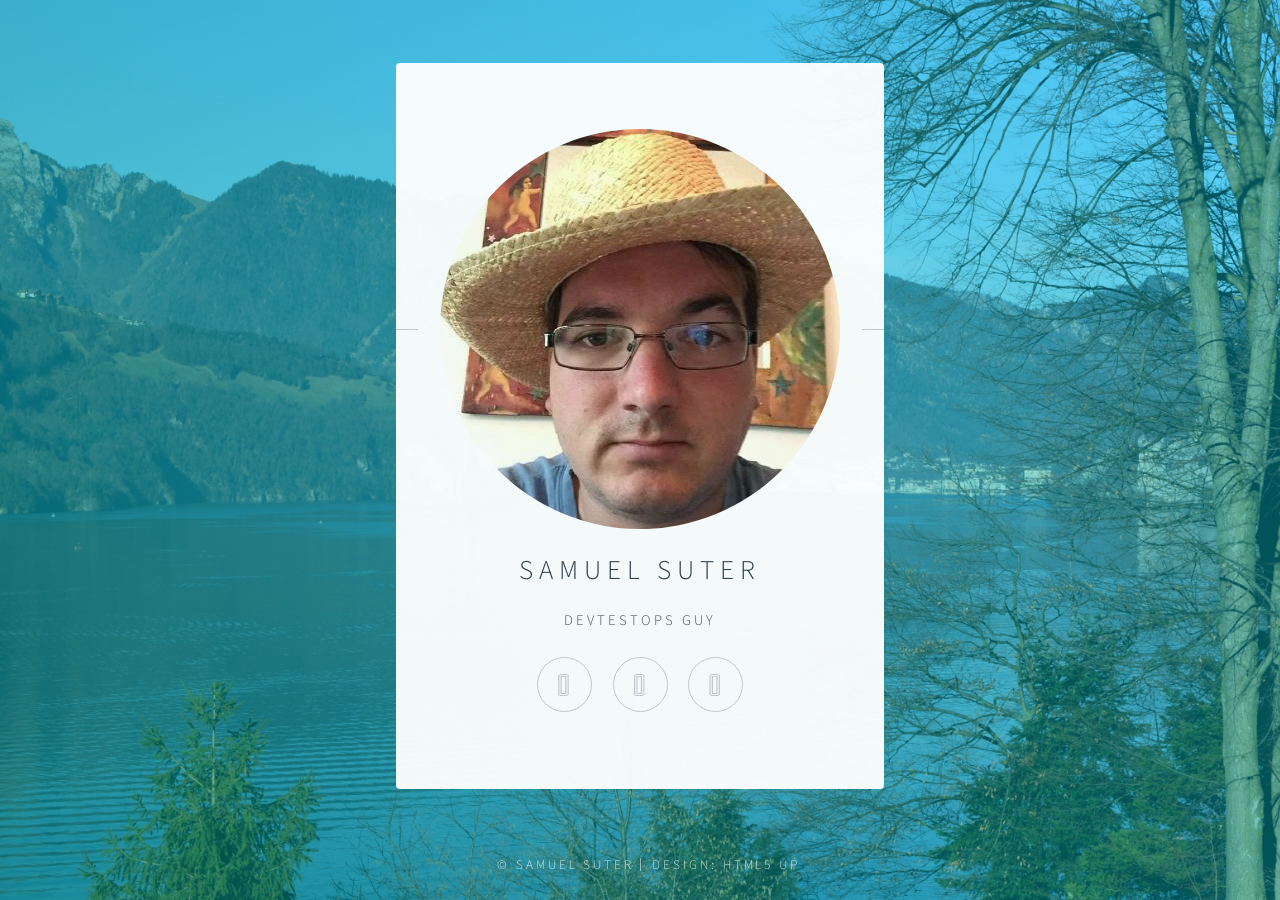
==== index.html @ 5bf4c162 "Initial" ====
<!DOCTYPE HTML>
<!--
	Identity by HTML5 UP
	html5up.net | @ajlkn
	Free for personal and commercial use under the CCA 3.0 license (html5up.net/license)
-->
<html>
	<head>
		<title>Samuel Suter - moensch - DevOps Guy</title>
		<meta charset="utf-8" />
		<meta name="viewport" content="width=device-width, initial-scale=1" />
		<!--[if lte IE 8]><script src="assets/js/html5shiv.js"></script><![endif]-->
		<link rel="stylesheet" href="assets/css/main.css" />
		<!--[if lte IE 9]><link rel="stylesheet" href="assets/css/ie9.css" /><![endif]-->
		<!--[if lte IE 8]><link rel="stylesheet" href="assets/css/ie8.css" /><![endif]-->
		<noscript><link rel="stylesheet" href="assets/css/noscript.css" /></noscript>
	</head>
	<body class="is-loading">

		<!-- Wrapper -->
			<div id="wrapper">

				<!-- Main -->
					<section id="main">
						<header>
							<span class="avatar"><img src="images/avatar.jpg" alt="" /></span>
							<h1>Samuel Suter</h1>
							<p>DevTestOps Guy</p>
						</header>
						
						<footer>
							<ul class="icons">
								<li><a href="https://twitter.com/moensch" class="fa-twitter">Twitter</a></li>
								<li><a href="https://linkedin.com/in/ssuter" class="fa-linkedin">LinkedIn</a></li>
								<li><a href="https://github.com/moensch" class="fa-github">GitHub</a></li>
							</ul>
						</footer>
					</section>

				<!-- Footer -->
					<footer id="footer">
						<ul class="copyright">
							<li>&copy; Samuel Suter</li><li>Design: <a href="http://html5up.net">HTML5 UP</a></li>
						</ul>
					</footer>

			</div>

		<!-- Scripts -->
			<!--[if lte IE 8]><script src="assets/js/respond.min.js"></script><![endif]-->
			<script>
				if ('addEventListener' in window) {
					window.addEventListener('load', function() { document.body.className = document.body.className.replace(/\bis-loading\b/, ''); });
					document.body.className += (navigator.userAgent.match(/(MSIE|rv:11\.0)/) ? ' is-ie' : '');
				}
			</script>

	</body>
</html>
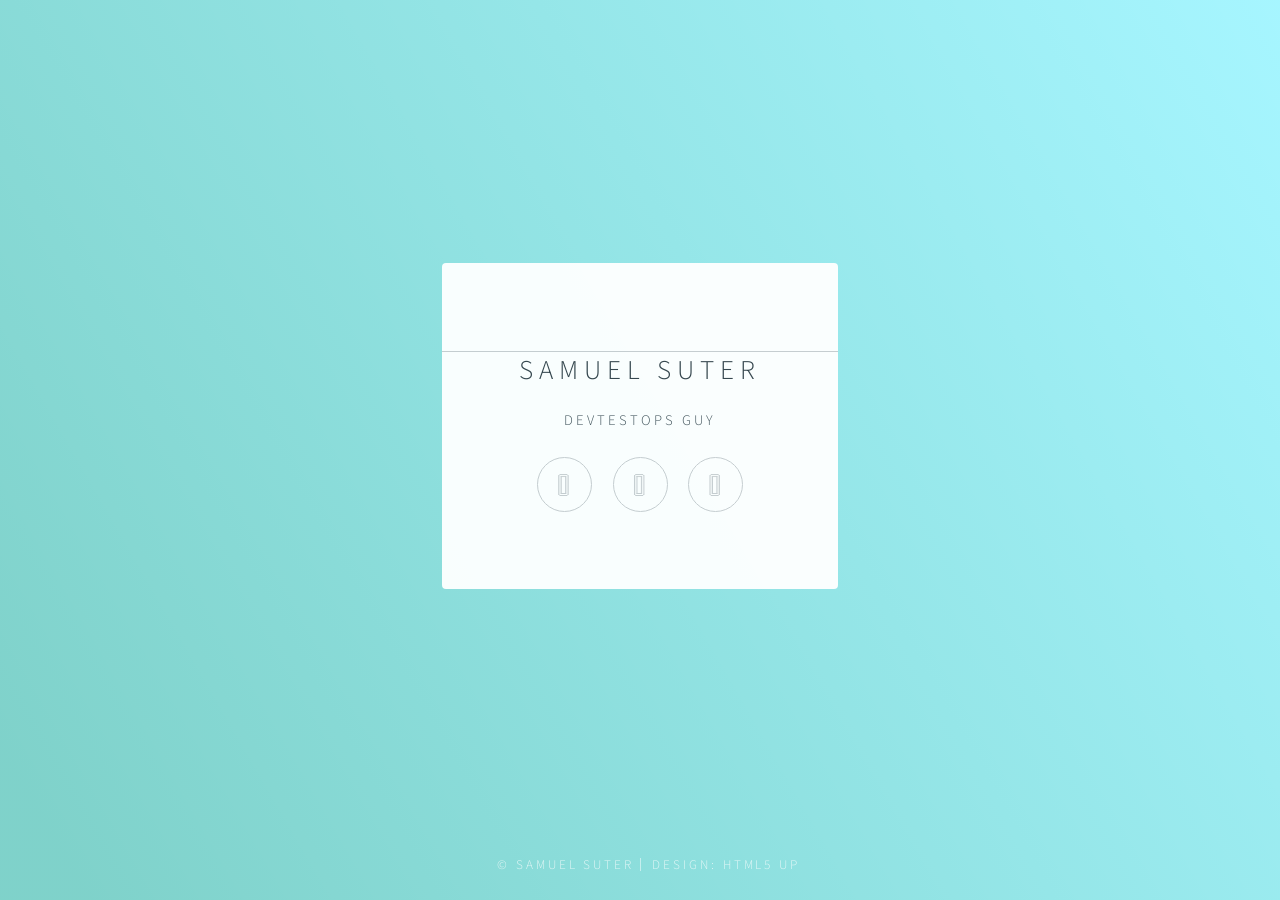
==== commit c2f86024: "removing images" ====
--- a/index.html
+++ b/index.html
@@ -23,7 +23,7 @@
 				<!-- Main -->
 					<section id="main">
 						<header>
-							<span class="avatar"><img src="images/avatar.jpg" alt="" /></span>
+							<span class="avatar"></span>
 							<h1>Samuel Suter</h1>
 							<p>DevTestOps Guy</p>
 						</header>
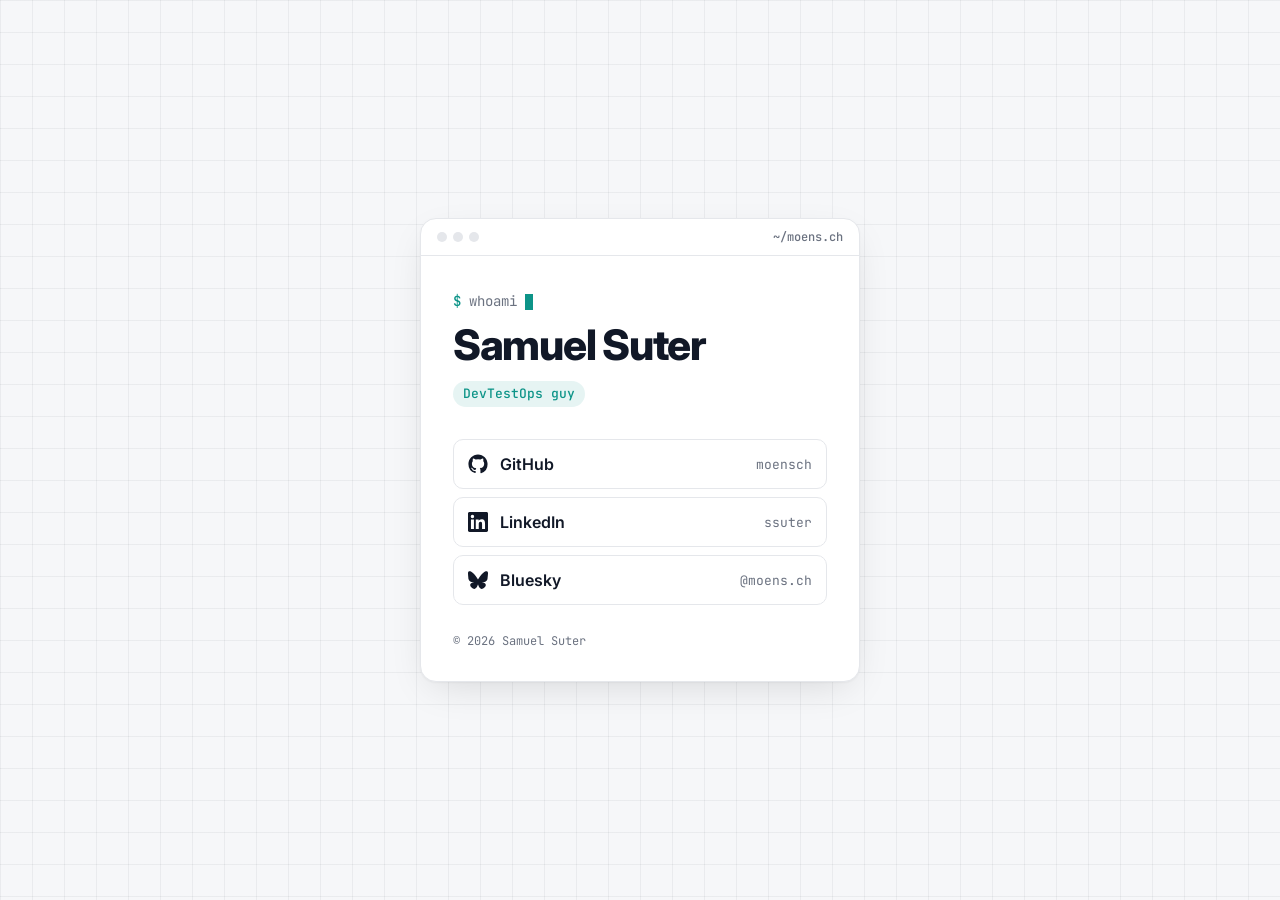
==== commit c6031496: "Redesign business card page Replace the HTML5 UP Identity template with a single self-contained inde" ====
--- a/index.html
+++ b/index.html
@@ -1,59 +1,194 @@
-<!DOCTYPE HTML>
-<!--
-	Identity by HTML5 UP
-	html5up.net | @ajlkn
-	Free for personal and commercial use under the CCA 3.0 license (html5up.net/license)
--->
-<html>
-	<head>
-		<title>Samuel Suter - moensch - DevOps Guy</title>
-		<meta charset="utf-8" />
-		<meta name="viewport" content="width=device-width, initial-scale=1" />
-		<!--[if lte IE 8]><script src="assets/js/html5shiv.js"></script><![endif]-->
-		<link rel="stylesheet" href="assets/css/main.css" />
-		<!--[if lte IE 9]><link rel="stylesheet" href="assets/css/ie9.css" /><![endif]-->
-		<!--[if lte IE 8]><link rel="stylesheet" href="assets/css/ie8.css" /><![endif]-->
-		<noscript><link rel="stylesheet" href="assets/css/noscript.css" /></noscript>
-	</head>
-	<body class="is-loading">
+<!doctype html>
+<html lang="en">
+<head>
+	<meta charset="utf-8">
+	<meta name="viewport" content="width=device-width, initial-scale=1">
+	<title>Samuel Suter — moensch</title>
+	<meta name="description" content="Samuel Suter (moensch) — DevTestOps guy.">
+	<meta property="og:title" content="Samuel Suter — moensch">
+	<meta property="og:description" content="DevTestOps guy.">
+	<meta property="og:url" content="https://moens.ch/">
+	<meta name="color-scheme" content="light dark">
+	<link rel="icon" href="data:image/svg+xml,<svg xmlns='http://www.w3.org/2000/svg' viewBox='0 0 32 32'><rect width='32' height='32' rx='7' fill='%2314b8a6'/><text x='16' y='22.5' font-family='monospace' font-size='17' font-weight='700' text-anchor='middle' fill='white'>s_</text></svg>">
+	<link rel="preconnect" href="https://fonts.googleapis.com">
+	<link rel="preconnect" href="https://fonts.gstatic.com" crossorigin>
+	<link href="https://fonts.googleapis.com/css2?family=Inter:wght@400;600;800&family=JetBrains+Mono:wght@400;500&display=swap" rel="stylesheet">
+	<style>
+		:root {
+			--bg: #f6f7f9;
+			--card: #ffffff;
+			--text: #111827;
+			--muted: #6b7280;
+			--line: #e5e7eb;
+			--accent: #0d9488;
+			--accent-soft: rgba(13, 148, 136, 0.1);
+			--grid: rgba(17, 24, 39, 0.05);
+		}
+		@media (prefers-color-scheme: dark) {
+			:root {
+				--bg: #0b0f14;
+				--card: #11161d;
+				--text: #e6edf3;
+				--muted: #8b949e;
+				--line: #21262d;
+				--accent: #2dd4bf;
+				--accent-soft: rgba(45, 212, 191, 0.12);
+				--grid: rgba(230, 237, 243, 0.04);
+			}
+		}
 
-		<!-- Wrapper -->
-			<div id="wrapper">
+		* { box-sizing: border-box; margin: 0; }
 
-				<!-- Main -->
-					<section id="main">
-						<header>
-							<span class="avatar"></span>
-							<h1>Samuel Suter</h1>
-							<p>DevTestOps Guy</p>
-						</header>
-						
-						<footer>
-							<ul class="icons">
-								<li><a href="https://twitter.com/moensch" class="fa-twitter">Twitter</a></li>
-								<li><a href="https://linkedin.com/in/ssuter" class="fa-linkedin">LinkedIn</a></li>
-								<li><a href="https://github.com/moensch" class="fa-github">GitHub</a></li>
-							</ul>
-						</footer>
-					</section>
+		html, body { height: 100%; }
 
-				<!-- Footer -->
-					<footer id="footer">
-						<ul class="copyright">
-							<li>&copy; Samuel Suter</li><li>Design: <a href="http://html5up.net">HTML5 UP</a></li>
-						</ul>
-					</footer>
+		body {
+			display: grid;
+			place-items: center;
+			padding: 24px 16px;
+			background-color: var(--bg);
+			background-image:
+				linear-gradient(var(--grid) 1px, transparent 1px),
+				linear-gradient(90deg, var(--grid) 1px, transparent 1px);
+			background-size: 32px 32px;
+			color: var(--text);
+			font: 16px/1.5 Inter, system-ui, -apple-system, sans-serif;
+			-webkit-font-smoothing: antialiased;
+		}
 
-			</div>
+		.card {
+			width: 100%;
+			max-width: 440px;
+			background: var(--card);
+			border: 1px solid var(--line);
+			border-radius: 16px;
+			box-shadow: 0 1px 2px rgba(0,0,0,.04), 0 12px 40px -12px rgba(0,0,0,.15);
+			overflow: hidden;
+			animation: rise .6s cubic-bezier(.2,.8,.2,1) both;
+		}
 
-		<!-- Scripts -->
-			<!--[if lte IE 8]><script src="assets/js/respond.min.js"></script><![endif]-->
-			<script>
-				if ('addEventListener' in window) {
-					window.addEventListener('load', function() { document.body.className = document.body.className.replace(/\bis-loading\b/, ''); });
-					document.body.className += (navigator.userAgent.match(/(MSIE|rv:11\.0)/) ? ' is-ie' : '');
-				}
-			</script>
+		.bar {
+			display: flex;
+			align-items: center;
+			gap: 6px;
+			padding: 12px 16px;
+			border-bottom: 1px solid var(--line);
+			font: 500 12px/1 "JetBrains Mono", ui-monospace, monospace;
+			color: var(--muted);
+		}
+		.bar i {
+			width: 10px; height: 10px;
+			border-radius: 50%;
+			background: var(--line);
+		}
+		.bar span { margin-left: auto; }
 
-	</body>
+		.body { padding: 36px 32px 32px; }
+
+		.prompt {
+			font: 400 14px/1.4 "JetBrains Mono", ui-monospace, monospace;
+			color: var(--muted);
+			margin-bottom: 12px;
+		}
+		.prompt b { color: var(--accent); font-weight: 500; }
+		.cursor {
+			display: inline-block;
+			width: 8px; height: 1.1em;
+			vertical-align: text-bottom;
+			background: var(--accent);
+			animation: blink 1.1s steps(1) infinite;
+		}
+
+		h1 {
+			font-size: clamp(32px, 9vw, 42px);
+			font-weight: 800;
+			letter-spacing: -0.03em;
+			line-height: 1.05;
+		}
+
+		.role {
+			display: inline-block;
+			margin-top: 14px;
+			padding: 4px 10px;
+			border-radius: 999px;
+			background: var(--accent-soft);
+			color: var(--accent);
+			font: 500 13px/1.4 "JetBrains Mono", ui-monospace, monospace;
+		}
+
+		nav {
+			display: grid;
+			gap: 8px;
+			margin-top: 32px;
+		}
+		nav a {
+			display: flex;
+			align-items: center;
+			gap: 12px;
+			padding: 12px 14px;
+			border: 1px solid var(--line);
+			border-radius: 10px;
+			color: var(--text);
+			text-decoration: none;
+			font-weight: 600;
+			transition: border-color .15s, background .15s, transform .15s;
+		}
+		nav a:hover, nav a:focus-visible {
+			border-color: var(--accent);
+			background: var(--accent-soft);
+			transform: translateX(2px);
+			outline: none;
+		}
+		nav svg { width: 20px; height: 20px; flex: none; fill: currentColor; }
+		nav .handle {
+			margin-left: auto;
+			font: 400 13px "JetBrains Mono", ui-monospace, monospace;
+			color: var(--muted);
+		}
+		nav a:hover .handle, nav a:focus-visible .handle { color: var(--accent); }
+
+		footer {
+			margin-top: 28px;
+			font: 400 12px "JetBrains Mono", ui-monospace, monospace;
+			color: var(--muted);
+		}
+
+		@keyframes rise { from { opacity: 0; transform: translateY(12px); } }
+		@keyframes blink { 50% { opacity: 0; } }
+		@media (prefers-reduced-motion: reduce) {
+			.card, .cursor { animation: none; }
+			nav a { transition: none; }
+		}
+		@media (max-width: 400px) {
+			.body { padding: 28px 22px 24px; }
+		}
+	</style>
+</head>
+<body>
+	<main class="card">
+		<div class="bar" aria-hidden="true"><i></i><i></i><i></i><span>~/moens.ch</span></div>
+		<div class="body">
+			<p class="prompt"><b>$</b> whoami <span class="cursor" aria-hidden="true"></span></p>
+			<h1>Samuel Suter</h1>
+			<p class="role">DevTestOps guy</p>
+
+			<nav aria-label="Profiles">
+				<a href="https://github.com/moensch">
+					<svg viewBox="0 0 24 24" aria-hidden="true"><path d="M12 .5C5.65.5.5 5.65.5 12a11.5 11.5 0 0 0 7.86 10.92c.58.1.79-.25.79-.56v-2c-3.2.7-3.87-1.37-3.87-1.37-.53-1.33-1.28-1.69-1.28-1.69-1.05-.72.08-.7.08-.7 1.16.08 1.77 1.19 1.77 1.19 1.03 1.77 2.7 1.26 3.36.96.1-.75.4-1.26.73-1.55-2.55-.29-5.24-1.28-5.24-5.68 0-1.26.45-2.28 1.19-3.09-.12-.29-.52-1.46.11-3.05 0 0 .97-.31 3.17 1.18a11 11 0 0 1 5.77 0c2.2-1.49 3.17-1.18 3.17-1.18.63 1.59.23 2.76.11 3.05.74.81 1.19 1.83 1.19 3.09 0 4.41-2.69 5.38-5.26 5.67.41.36.78 1.06.78 2.14v3.17c0 .31.21.67.8.56A11.5 11.5 0 0 0 23.5 12C23.5 5.65 18.35.5 12 .5Z"/></svg>
+					GitHub <span class="handle">moensch</span>
+				</a>
+				<a href="https://linkedin.com/in/ssuter">
+					<svg viewBox="0 0 24 24" aria-hidden="true"><path d="M20.45 20.45h-3.56v-5.57c0-1.33-.02-3.04-1.85-3.04-1.85 0-2.14 1.45-2.14 2.94v5.67H9.35V9h3.41v1.56h.05c.48-.9 1.64-1.85 3.37-1.85 3.6 0 4.27 2.37 4.27 5.46v6.28ZM5.34 7.43a2.06 2.06 0 1 1 0-4.13 2.06 2.06 0 0 1 0 4.13ZM7.12 20.45H3.56V9h3.56v11.45ZM22.22 0H1.77C.79 0 0 .77 0 1.73v20.54C0 23.23.79 24 1.77 24h20.45c.98 0 1.78-.77 1.78-1.73V1.73C24 .77 23.2 0 22.22 0Z"/></svg>
+					LinkedIn <span class="handle">ssuter</span>
+				</a>
+				<a href="https://bsky.app/profile/moens.ch">
+					<svg viewBox="0 0 24 24" aria-hidden="true"><path d="M5.2 2.95C7.95 5.02 10.9 9.2 12 11.47c1.1-2.27 4.05-6.45 6.8-8.52 1.99-1.49 5.2-2.64 5.2 1.03 0 .73-.42 6.15-.66 7.03-.86 3.06-3.97 3.84-6.75 3.37 4.85.83 6.08 3.56 3.42 6.3-5.06 5.19-7.27-1.3-7.84-2.97-.1-.3-.15-.45-.17-.33-.02-.12-.07.03-.17.33-.57 1.66-2.78 8.16-7.84 2.97-2.66-2.74-1.43-5.47 3.42-6.3-2.78.47-5.9-.31-6.75-3.37C.42 10.13 0 4.71 0 3.98 0 .31 3.21 1.46 5.2 2.95Z"/></svg>
+					Bluesky <span class="handle">@moens.ch</span>
+				</a>
+			</nav>
+
+			<footer>© <span id="y">2026</span> Samuel Suter</footer>
+		</div>
+	</main>
+	<script>document.getElementById('y').textContent = new Date().getFullYear();</script>
+</body>
 </html>
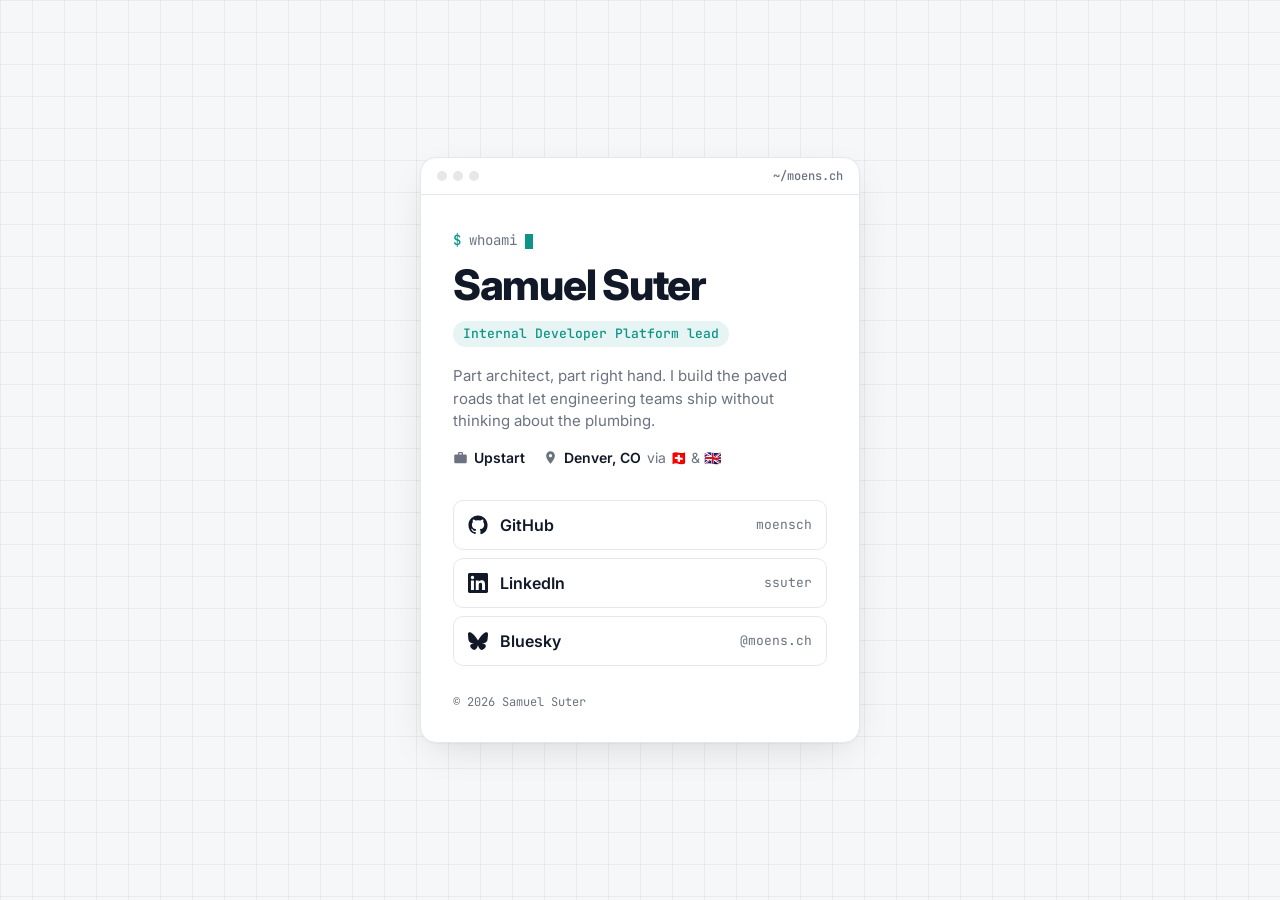
==== commit 2f8a3502: "Add role, bio, and location from LinkedIn Co-Authored-By: Claude Opus 5.5 <noreply@anthropic.com>" ====
--- a/index.html
+++ b/index.html
@@ -4,9 +4,9 @@
 	<meta charset="utf-8">
 	<meta name="viewport" content="width=device-width, initial-scale=1">
 	<title>Samuel Suter — moensch</title>
-	<meta name="description" content="Samuel Suter (moensch) — DevTestOps guy.">
+	<meta name="description" content="Samuel Suter (moensch) — Internal Developer Platform lead at Upstart, Denver CO.">
 	<meta property="og:title" content="Samuel Suter — moensch">
-	<meta property="og:description" content="DevTestOps guy.">
+	<meta property="og:description" content="Internal Developer Platform lead at Upstart, Denver CO.">
 	<meta property="og:url" content="https://moens.ch/">
 	<meta name="color-scheme" content="light dark">
 	<link rel="icon" href="data:image/svg+xml,<svg xmlns='http://www.w3.org/2000/svg' viewBox='0 0 32 32'><rect width='32' height='32' rx='7' fill='%2314b8a6'/><text x='16' y='22.5' font-family='monospace' font-size='17' font-weight='700' text-anchor='middle' fill='white'>s_</text></svg>">
@@ -115,6 +115,26 @@
 			font: 500 13px/1.4 "JetBrains Mono", ui-monospace, monospace;
 		}
 
+		.bio {
+			margin-top: 18px;
+			color: var(--muted);
+			font-size: 15px;
+		}
+
+		.meta {
+			display: flex;
+			flex-wrap: wrap;
+			gap: 6px 18px;
+			margin-top: 14px;
+			padding: 0;
+			list-style: none;
+			font-size: 14px;
+			font-weight: 600;
+		}
+		.meta li { display: flex; align-items: center; gap: 6px; }
+		.meta svg { width: 15px; height: 15px; fill: var(--muted); }
+		.meta .via { font-weight: 400; color: var(--muted); }
+
 		nav {
 			display: grid;
 			gap: 8px;
@@ -169,7 +189,12 @@
 		<div class="body">
 			<p class="prompt"><b>$</b> whoami <span class="cursor" aria-hidden="true"></span></p>
 			<h1>Samuel Suter</h1>
-			<p class="role">DevTestOps guy</p>
+			<p class="role">Internal Developer Platform lead</p>
+			<p class="bio">Part architect, part right hand. I build the paved roads that let engineering teams ship without thinking about the plumbing.</p>
+			<ul class="meta">
+				<li><svg viewBox="0 0 24 24" aria-hidden="true"><path d="M20 7h-4V5a2 2 0 0 0-2-2h-4a2 2 0 0 0-2 2v2H4a2 2 0 0 0-2 2v10a2 2 0 0 0 2 2h16a2 2 0 0 0 2-2V9a2 2 0 0 0-2-2Zm-10-2h4v2h-4V5Z"/></svg>Upstart</li>
+				<li><svg viewBox="0 0 24 24" aria-hidden="true"><path d="M12 2a7 7 0 0 0-7 7c0 5.25 7 13 7 13s7-7.75 7-13a7 7 0 0 0-7-7Zm0 9.5A2.5 2.5 0 1 1 12 6.5a2.5 2.5 0 0 1 0 5Z"/></svg>Denver, CO <span class="via">via 🇨🇭 &amp; 🇬🇧</span></li>
+			</ul>
 
 			<nav aria-label="Profiles">
 				<a href="https://github.com/moensch">
